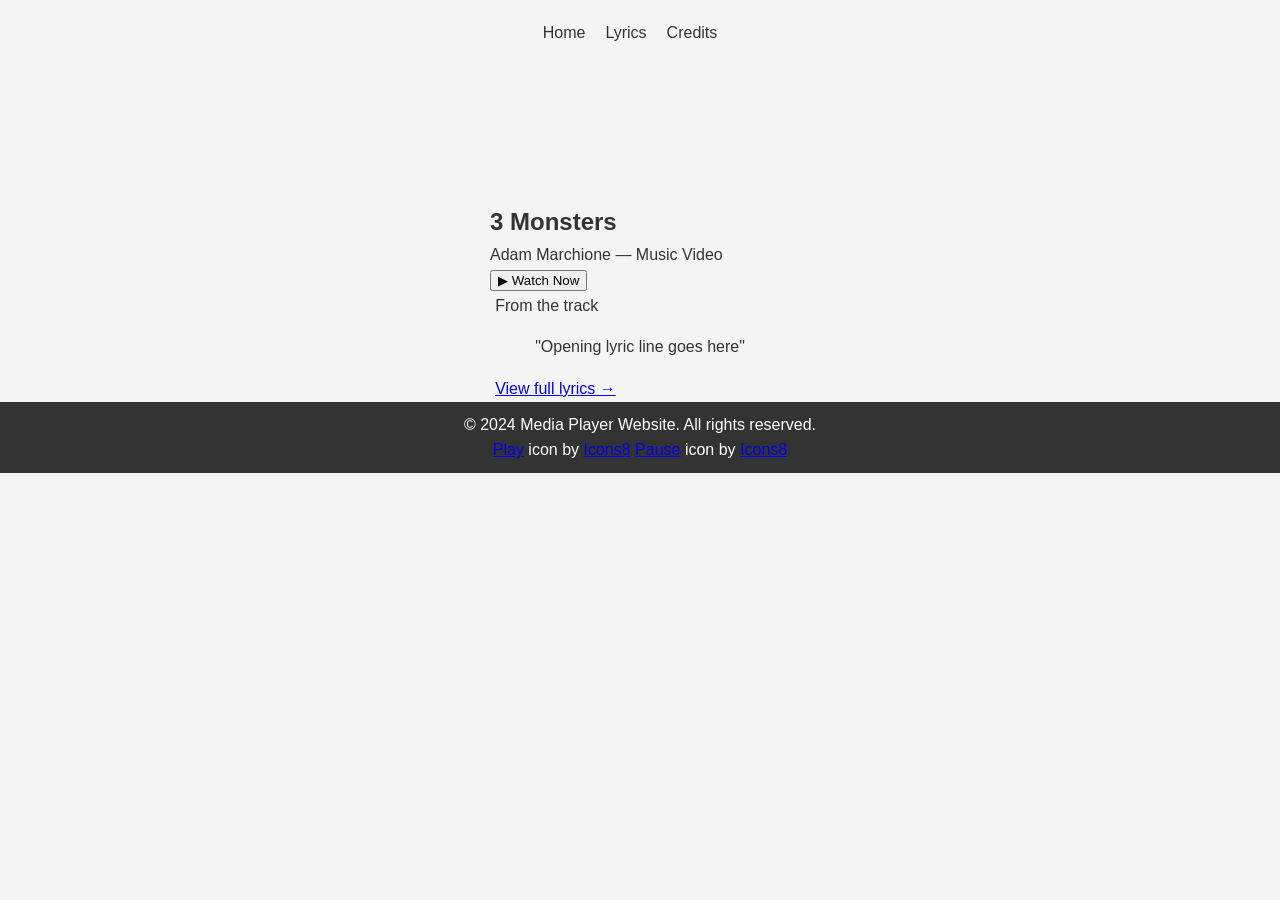
==== Assignment 2/a2.html @ c41255fa "edits" ====
<!DOCTYPE html>
<html lang="en"><head><meta http-equiv="Content-Type" content="text/html; charset=UTF-8">
    
    <meta name="viewport" content="width=device-width, initial-scale=1.0">
    <title>Document</title>
    <!-- add the font family of your choice -->
    <link rel="stylesheet" href="./a2_files/reset.css">
    <link rel="stylesheet" href="./a2_files/style.css">
    <script src="./a2_files/script.js" defer=""></script>
  </head>
  <body>

    <!-- Navigation Section -->
    <nav>
      <ul>
        <li><a href="./a2.html">Home</a></li>
        <li><a href="./lyrics.html">Lyrics</a></li>
        <li><a href="./credits.html">Credits</a></li>
        <!-- changed the links and categories to fit my theme (music video) -->
      </ul>
    </nav>

    <section class="hero">
      <video class="hero-bg" autoplay muted loop playsinline>
          <source src="./a2_files/your-video-placeholder.mp4" type="video/mp4">
      </video>

      <!-- home screen page, just a little landing page moment. the watch now button would bring users to the actual video -->
      <div class="hero-overlay">
        <div class="hero-text">
          <h1 class="hero-title">3 Monsters</h1>
              <p class="hero-subtitle">Adam Marchione — Music Video</p>
            <button class="hero-cta" onclick="document.querySelector('.media-player').scrollIntoView({behavior:'smooth'})">
            ▶ Watch Now
        </button>
        </div>
      </div>
    </section>

    <!-- Main Content Section -->

       <!-- lyric teaser! i want to show the viewers a little of the lyrics and then guiding them into a different tab for them to view the full lyrics. i think this really focuses on the interactivity part which i preferably like! -->
      <section class="lyrics-teaser">
        <p class="teaser-label">From the track</p>
          <blockquote class="teaser-lyric">
              "Opening lyric line goes here"
          </blockquote>
        <a href="lyrics.html" class="teaser-link">View full lyrics →</a>
      </section>
      
    </main>

    <!-- Footer Section -->
    <footer>
      <p>© 2024 Media Player Website. All rights reserved.</p>
      <a href="https://icons8.com/icon/59862/play">Play</a> icon by
      <a href="https://icons8.com/">Icons8</a>
      <a href="https://icons8.com/icon/61012/pause">Pause</a> icon by
      <a href="https://icons8.com/">Icons8</a>
    </footer>
  

</body></html>
---- Assignment 2/a2_files/style.css ----
:root {
  --primary-bg-color: #f4f4f4;
  --text-color: #333;
  --main-bg-color: #333;
  --main-text-color: #fff;
  --main-btn-bg-color: #938989;
}

body,
h1,
p,
ul {
  margin: 0;
  padding: 0;
}

body {
  font-family: "Arial", sans-serif;
  background-color: var(--primary-bg-color);
  color: var(--text-color);
  line-height: 1.6;
  display: flex;
  flex-direction: column;
  align-items: center;
  justify-content: space-between;
}

/* Add additional styles as needed */

/* Create a container for the main content */
.container {
  max-width: 1000px;
  width: 100%;
  padding: 10px;
}


/* Navigation styling */
nav {
  margin-top: 20px;
  text-align: center;
}

nav ul {
  list-style: none;
  display: flex;
  justify-content: center;
}

nav ul li {
  margin-right: 20px;
}

nav a {
  text-decoration: none;
  color: var(--text-color);
}

.watch-now {
  display: inline-flex;
  align-items: center;
  gap: 0.5rem;
  padding: 0.4rem 1rem;  
  font-size: 0.8rem;       
  background: #0077ff;      
  color: #fff;
  border: none;
  border-radius: 4px;
  font-weight: 600;
  cursor: pointer;
  transition: background 0.15s ease, transform 0.15s ease;
}

.watch-now:hover {
  background: #005fcc;       /* darker blue on hover for feedback */
  transform: translateY(-1px);
}


/* Footer styling */
footer {
  background-color: var(--main-bg-color);
  color: var(--main-text-color);
  text-align: center;
  padding: 10px 0;
  width: 100%;
}
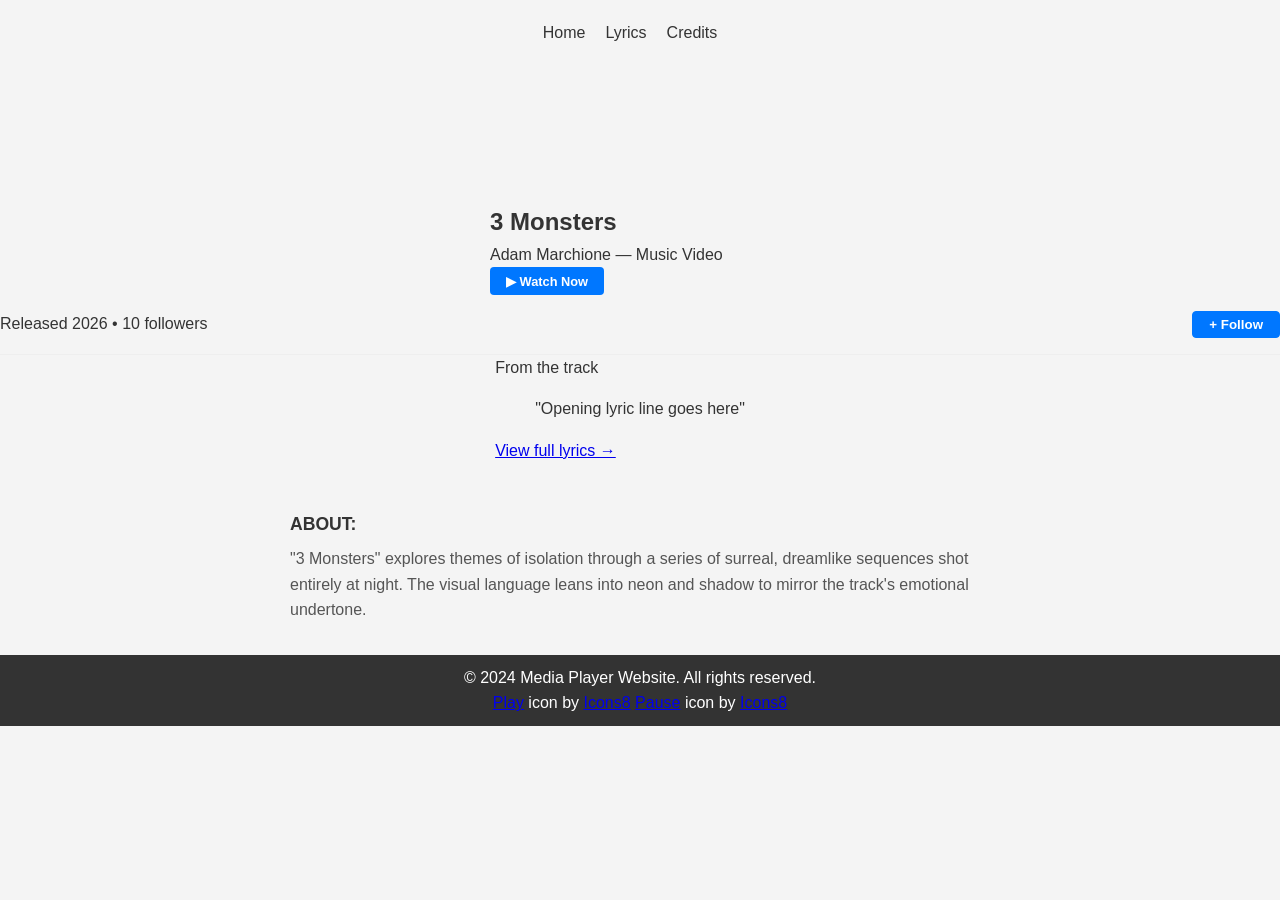
==== commit 549f9d60: "additional edits and trying to make everything look more cohesive" ====
--- a/Assignment 2/a2.html
+++ b/Assignment 2/a2.html
@@ -25,17 +25,26 @@
           <source src="./a2_files/your-video-placeholder.mp4" type="video/mp4">
       </video>
 
-      <!-- home screen page, just a little landing page moment. the watch now button would bring users to the actual video -->
-      <div class="hero-overlay">
-        <div class="hero-text">
-          <h1 class="hero-title">3 Monsters</h1>
-              <p class="hero-subtitle">Adam Marchione — Music Video</p>
-            <button class="hero-cta" onclick="document.querySelector('.media-player').scrollIntoView({behavior:'smooth'})">
+      <!-- first home screen page, just a little landing page moment. the watch now button would bring users to the actual video -->
+      <div class="main-page">
+        <div class="main-text">
+          <h1 class="title-song">3 Monsters</h1>
+              <p class="song-artist">Adam Marchione — Music Video</p>
+            <button class="watch-now" onclick="location.href='player.html'">
             ▶ Watch Now
-        </button>
+            </button>
         </div>
       </div>
     </section>
+
+      <section class="bar">
+        <div class="nfo">
+          <span class="stats">Released 2026</span>
+          <span class="divider">•</span>
+          <span class="followers">10 followers</span>
+       </div>
+        <button class="follow" onclick="toggleFollow()">+ Follow</button>
+      </section>
 
     <!-- Main Content Section -->
 
@@ -46,6 +55,16 @@
               "Opening lyric line goes here"
           </blockquote>
         <a href="lyrics.html" class="teaser-link">View full lyrics →</a>
+      </section>
+<!--about section, to give a little backstory and brief explanation of the video and where the idea was headed-->
+      
+      <section class="about-video">
+        <h2 class="about-heading">ABOUT:</h2>
+          <p class="about-text">
+            "3 Monsters" explores themes of isolation through a series of surreal, 
+            dreamlike sequences shot entirely at night. The visual language leans 
+            into neon and shadow to mirror the track's emotional undertone.
+          </p>
       </section>
       
     </main>
--- a/Assignment 2/a2_files/style.css
+++ b/Assignment 2/a2_files/style.css
@@ -35,7 +35,7 @@
 }
 
 
-/* Navigation styling */
+/* Top Navigation styling */
 nav {
   margin-top: 20px;
   text-align: center;
@@ -56,6 +56,7 @@
   color: var(--text-color);
 }
 
+/*editing the aesthetics of the watch now buttons and how users will interact with it. as users hover over it the colour will change with i personally like a lot*/
 .watch-now {
   display: inline-flex;
   align-items: center;
@@ -72,10 +73,70 @@
 }
 
 .watch-now:hover {
-  background: #005fcc;       /* darker blue on hover for feedback */
+  background: #005fcc;      
   transform: translateY(-1px);
 }
 
+.player-page {
+  padding-top: 6rem;
+}
+
+/* adding more details to make it look like a real music website*/
+.bar {
+  display: flex;
+  justify-content: space-between;
+  align-items: center;
+  padding: 1rem 2rem;
+  border-bottom: 1px solid #eee;
+  width: 100%;
+}
+
+.info {
+  display: flex;
+  gap: 0.6rem;
+  color: #666;
+  font-size: 0.9rem;
+}
+
+.follow {
+  padding: 0.3rem 1rem;
+  background: #fff;
+  border: 0.5px solid #0077ff;
+  color: #0077ff;
+  border-radius: 4px;
+  font-weight: 600;
+  cursor: pointer;
+  transition: background 0.15s ease, color 0.15s ease;
+}
+
+.follow:hover {
+  background: #0077ff;
+  color: #fff;
+}
+
+.follow {
+  background: #0077ff;
+  color: #fff;
+}
+
+/* about the video, styling and fixing the layout of it*/
+.about-video {
+  padding: 2rem;
+  max-width: 700px;
+  margin: 0 auto;      
+  text-align: left;    
+}
+
+.about-heading {
+  font-size: 1.1rem;
+  font-weight: 700;    /* bold */
+  margin-bottom: 0.5rem;
+}
+
+.about-text {
+  color: #555;
+  line-height: 1.6;
+}
 
 /* Footer styling */
 footer {
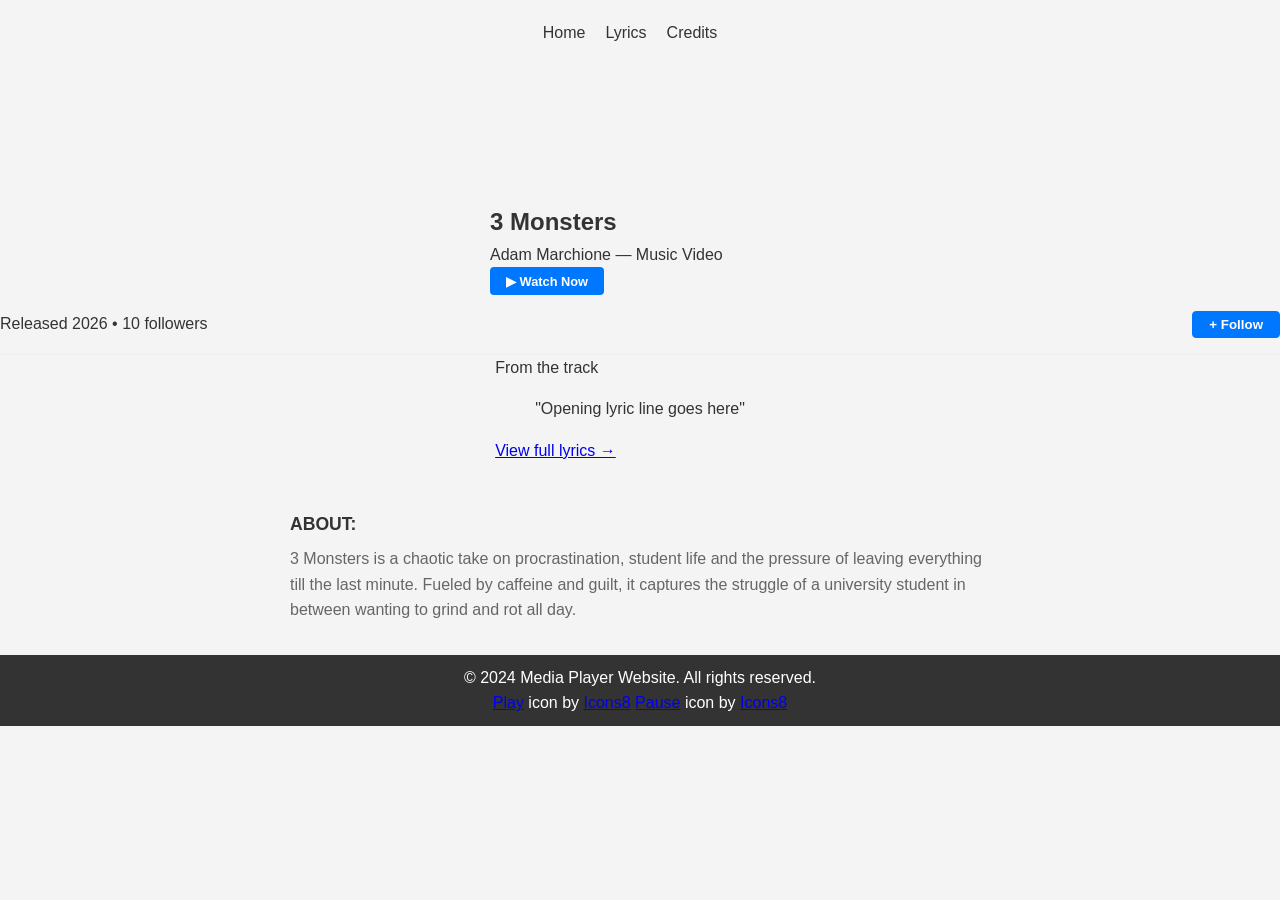
==== commit 7010a240: "lyrics editing" ====
--- a/Assignment 2/a2.html
+++ b/Assignment 2/a2.html
@@ -61,9 +61,9 @@
       <section class="about-video">
         <h2 class="about-heading">ABOUT:</h2>
           <p class="about-text">
-            "3 Monsters" explores themes of isolation through a series of surreal, 
-            dreamlike sequences shot entirely at night. The visual language leans 
-            into neon and shadow to mirror the track's emotional undertone.
+            3 Monsters is a chaotic take on procrastination, student life and the pressure of 
+            leaving everything till the last minute. Fueled by caffeine and guilt, it captures the struggle of a university
+            student in between wanting to grind and rot all day. 
           </p>
       </section>
       
--- a/Assignment 2/a2_files/style.css
+++ b/Assignment 2/a2_files/style.css
@@ -129,13 +129,156 @@
 
 .about-heading {
   font-size: 1.1rem;
-  font-weight: 700;    /* bold */
+  font-weight: 700;
   margin-bottom: 0.5rem;
 }
 
 .about-text {
-  color: #555;
+  color: #666;
   line-height: 1.6;
+}
+
+/* editing the media player page to make it seem like a real media player. i want something easy to navigate and read*/
+.watch-body {
+  max-width: 800px;
+  margin: 2rem auto;
+  padding: 0 2rem;
+  font-family: "Arial", sans-serif;
+}
+
+.watch-info {
+  margin-bottom: 2rem;
+}
+
+.lyrics-panel {
+  background: #fafafa;
+  border-radius: 8px;
+  padding: 1.2rem;
+  max-height: 400px;
+  overflow-y: auto;
+  margin-bottom: 2rem;
+}
+
+.lyrics-header {
+  display: flex;
+  justify-content: space-between;
+  align-items: center;
+  margin-bottom: 0.8rem;
+}
+
+.lyrics-header h2 {
+  font-size: 1.1rem;
+}
+
+#lyrics-toggle {
+  background: none;
+  border: 1px solid #ccc;
+  border-radius: 4px;
+  padding: 0.3rem 0.7rem;
+  font-size: 0.8rem;
+  cursor: pointer;
+}
+
+.lyrics-list {
+  display: flex;
+  flex-direction: column;
+  gap: 0.6rem;
+}
+
+.lyric-line {
+  color: #999;
+  cursor: pointer;
+  transition: color 0.2s ease, transform 0.2s ease;
+  padding: 0.2rem 0;
+}
+
+.lyric-line:hover {
+  color: #444;
+}
+
+/* the currently playing line — bold + dark + slightly scaled up */
+.lyric-line.active {
+  color: #111;
+  font-weight: 700;
+  transform: scale(1.03);
+}
+
+/* stack vertically on smaller screens */
+@media (max-width: 750px) {
+  .watch-body {
+    padding: 0 1rem;
+  }
+}
+
+/* comment section*/
+.comments-section {
+  max-width: 800px;
+  margin: 2rem auto;
+  padding: 0;
+}
+
+.comments-heading {
+  font-size: 1.2rem;
+  margin-bottom: 1rem;
+}
+
+.comment-input-row {
+  display: flex;
+  gap: 0.6rem;
+  margin-bottom: 1.2rem;
+}
+
+.comment-input-row input {
+  flex: 1;
+  padding: 0.6rem 0.8rem;
+  border: 1px solid #ccc;
+  border-radius: 4px;
+  font-size: 0.95rem;
+}
+
+.comment-input-row button {
+  padding: 0.5rem 1.2rem;
+  background: #0077ff;
+  color: #fff;
+  border: none;
+  border-radius: 4px;
+  cursor: pointer;
+  font-weight: 600;
+  transition: background 0.15s ease;
+}
+
+.comment-input-row button:hover {
+  background: #005fcc;
+}
+
+.comments-list {
+  max-height: 320px;
+  overflow-y: auto;
+  display: flex;
+  flex-direction: column;
+  gap: 1rem;
+  padding-right: 0.5rem;
+}
+
+.comment {
+  border-bottom: 1px solid #eee;
+  padding-bottom: 0.8rem;
+}
+
+.comment-name {
+  font-weight: 600;
+  margin-right: 0.5rem;
+}
+
+.comment-time {
+  color: #999;
+  font-size: 0.8rem;
+}
+
+.comment-text {
+  margin-top: 0.3rem;
+  color: #333;
+  line-height: 1.4;
 }
 
 /* Footer styling */
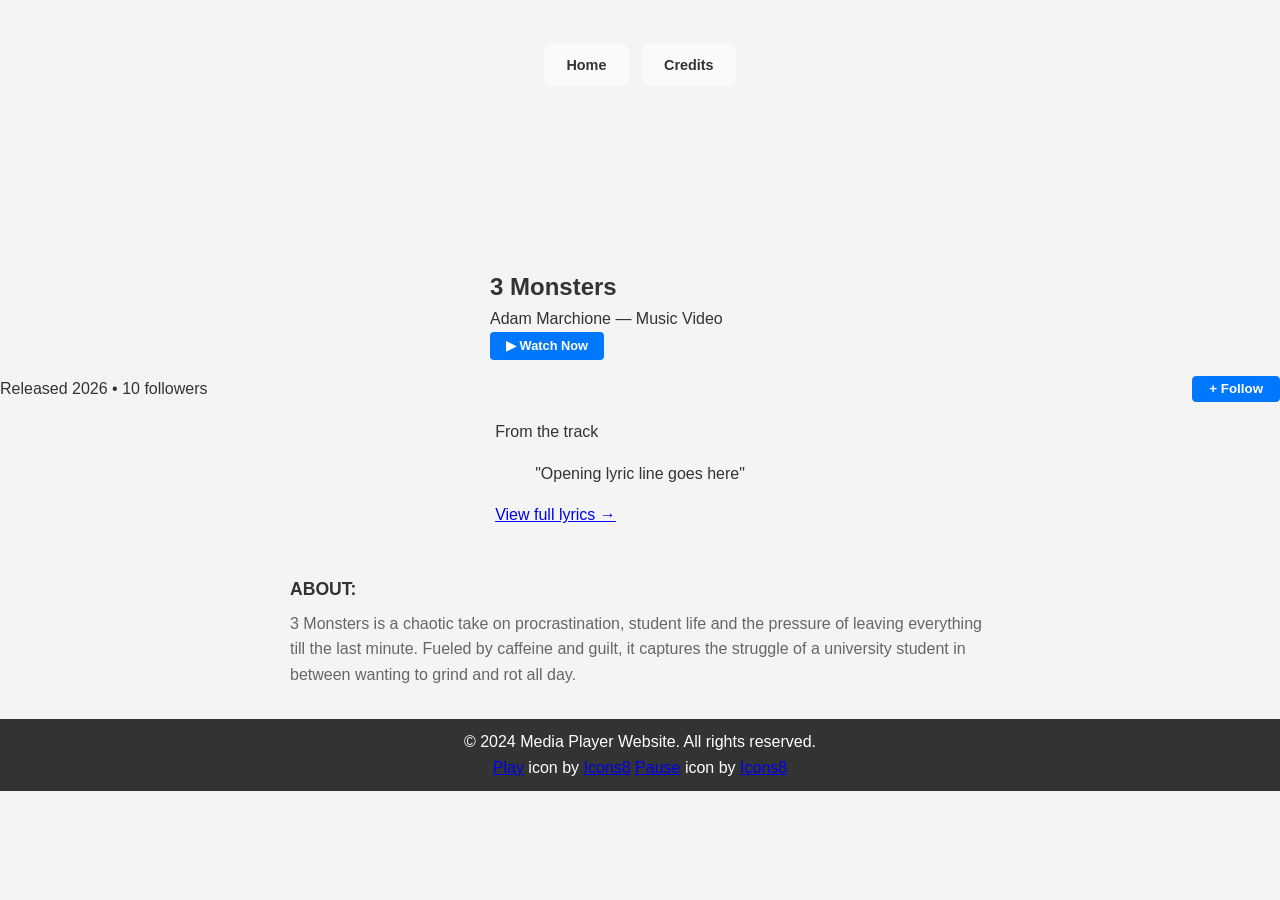
==== commit e584ae61: "credits section" ====
--- a/Assignment 2/a2.html
+++ b/Assignment 2/a2.html
@@ -14,7 +14,6 @@
     <nav>
       <ul>
         <li><a href="./a2.html">Home</a></li>
-        <li><a href="./lyrics.html">Lyrics</a></li>
         <li><a href="./credits.html">Credits</a></li>
         <!-- changed the links and categories to fit my theme (music video) -->
       </ul>
--- a/Assignment 2/a2_files/style.css
+++ b/Assignment 2/a2_files/style.css
@@ -36,6 +36,7 @@
 
 
 /* Top Navigation styling */
+/* i edited the style of the top navigation sections (home and credits) because i want it to match the vibe of the entire website more*/
 nav {
   margin-top: 20px;
   text-align: center;
@@ -45,15 +46,26 @@
   list-style: none;
   display: flex;
   justify-content: center;
-}
-
-nav ul li {
-  margin-right: 20px;
-}
-
-nav a {
+  gap: 0.8rem;
+  margin: 0;
+  padding: 1.5rem 0;
+}
+
+nav ul li a {
+  display: inline-block;
+  padding: 0.6rem 1.4rem;
+  background: #fafafa;
+  border-radius: 8px;
+  color: #333;
   text-decoration: none;
-  color: var(--text-color);
+  font-weight: 600;
+  font-size: 0.9rem;
+  transition: background 0.15s ease, transform 0.15s ease;
+}
+
+nav ul li a:hover {
+  background: #eee;
+  transform: translateY(-1px);
 }
 
 /*editing the aesthetics of the watch now buttons and how users will interact with it. as users hover over it the colour will change with i personally like a lot*/
@@ -140,23 +152,37 @@
 
 /* editing the media player page to make it seem like a real media player. i want something easy to navigate and read*/
 .watch-body {
-  max-width: 800px;
+  max-width: 1100px;
   margin: 2rem auto;
   padding: 0 2rem;
   font-family: "Arial", sans-serif;
 }
 
+.top-row {
+  display: flex;
+  gap: 2rem;
+  align-items: flex-start;
+  margin-bottom: 2.5rem;
+}
+
+.watch-main {
+  flex: 2;
+  min-width: 0; 
+}
+
 .watch-info {
-  margin-bottom: 2rem;
+  flex: 2;
+  min-width: 0;
 }
 
 .lyrics-panel {
+  flex: 1;
+  max-width: 340px;
   background: #fafafa;
   border-radius: 8px;
   padding: 1.2rem;
-  max-height: 400px;
+  max-height: 500px;
   overflow-y: auto;
-  margin-bottom: 2rem;
 }
 
 .lyrics-header {
@@ -165,6 +191,7 @@
   align-items: center;
   margin-bottom: 0.8rem;
 }
+
 
 .lyrics-header h2 {
   font-size: 1.1rem;
@@ -204,16 +231,17 @@
 }
 
 /* stack vertically on smaller screens */
-@media (max-width: 750px) {
-  .watch-body {
-    padding: 0 1rem;
+@media (max-width: 800px) {
+  .top-row {
+    flex-direction: column;
+  }
+  .lyrics-panel {
+    max-width: 100%;
   }
 }
 
 /* comment section*/
 .comments-section {
-  max-width: 800px;
-  margin: 2rem auto;
   padding: 0;
 }
 
@@ -279,6 +307,115 @@
   margin-top: 0.3rem;
   color: #333;
   line-height: 1.4;
+}
+
+/* back home edts*/
+.back-home {
+  text-align: center;
+  padding: 3rem 0 2rem;
+  border-top: 0.5px solid #eee;
+  margin-top: 2rem;
+}
+
+.back-home-text {
+  color: #000000;
+  font-size: 1rem;
+  margin-bottom: 0.8rem;
+}
+
+.back-home-btn {
+  padding: 0.6rem 1.4rem;
+  background: #aaaaaa;
+  border: 1px solid #ccc;
+  border-radius: 4px;
+  cursor: pointer;
+  font-weight: 600;
+  transition: background 0.15s ease, transform 0.15s ease;
+}
+.back-home-btn:hover {
+  background: #494949;
+  transform: translateY(-1px);
+}
+
+/* credits, i wanted something classy but also easy to read like how ive been designing this entire website*/
+
+.credits-page {
+  max-width: 800px;
+  margin: 0 auto;
+  padding: 2rem 2rem 3rem;
+}
+
+.credits-hero {
+  text-align: center;
+  margin-bottom: 2.5rem;
+}
+
+.credits-hero h1 {
+  font-size: 2rem;
+  font-weight: 700;
+  margin: 0 0 0.4rem;
+}
+
+.credits-subtitle {
+  color: #888;
+  font-size: 1rem;
+}
+
+.credits-grid {
+  display: grid;
+  grid-template-columns: repeat(2, 1fr);
+  gap: 1rem;
+  margin-bottom: 3rem;
+}
+
+.credit-card {
+  background: #fafafa;
+  border-radius: 8px;
+  padding: 1.2rem 1.4rem;
+}
+
+.credit-role {
+  font-size: 0.8rem;
+  text-transform: uppercase;
+  letter-spacing: 0.5px;
+  color: #999;
+  margin-bottom: 0.3rem;
+}
+
+.credit-name {
+  font-size: 1.1rem;
+  font-weight: 600;
+  color: #111;
+}
+
+/* credits image bts*/
+.image-placeholder {
+  width: 100%;
+  max-width: 700px;
+  height: 280px;
+  margin: 0 auto 2.5rem;
+  background: #f5f5f5;
+  border: 2px dashed #ddd;
+  border-radius: 8px;
+  display: flex;
+  align-items: center;
+  justify-content: center;
+}
+
+.placeholder-text {
+  color: #aaa;
+  font-size: 0.9rem;
+  font-style: italic;
+}
+
+/*
+.credits-image {
+  width: 100%;
+  max-width: 700px;
+  display: block;
+  margin: 0 auto 2.5rem;
+  border-radius: 8px;
+  object-fit: cover;
 }
 
 /* Footer styling */
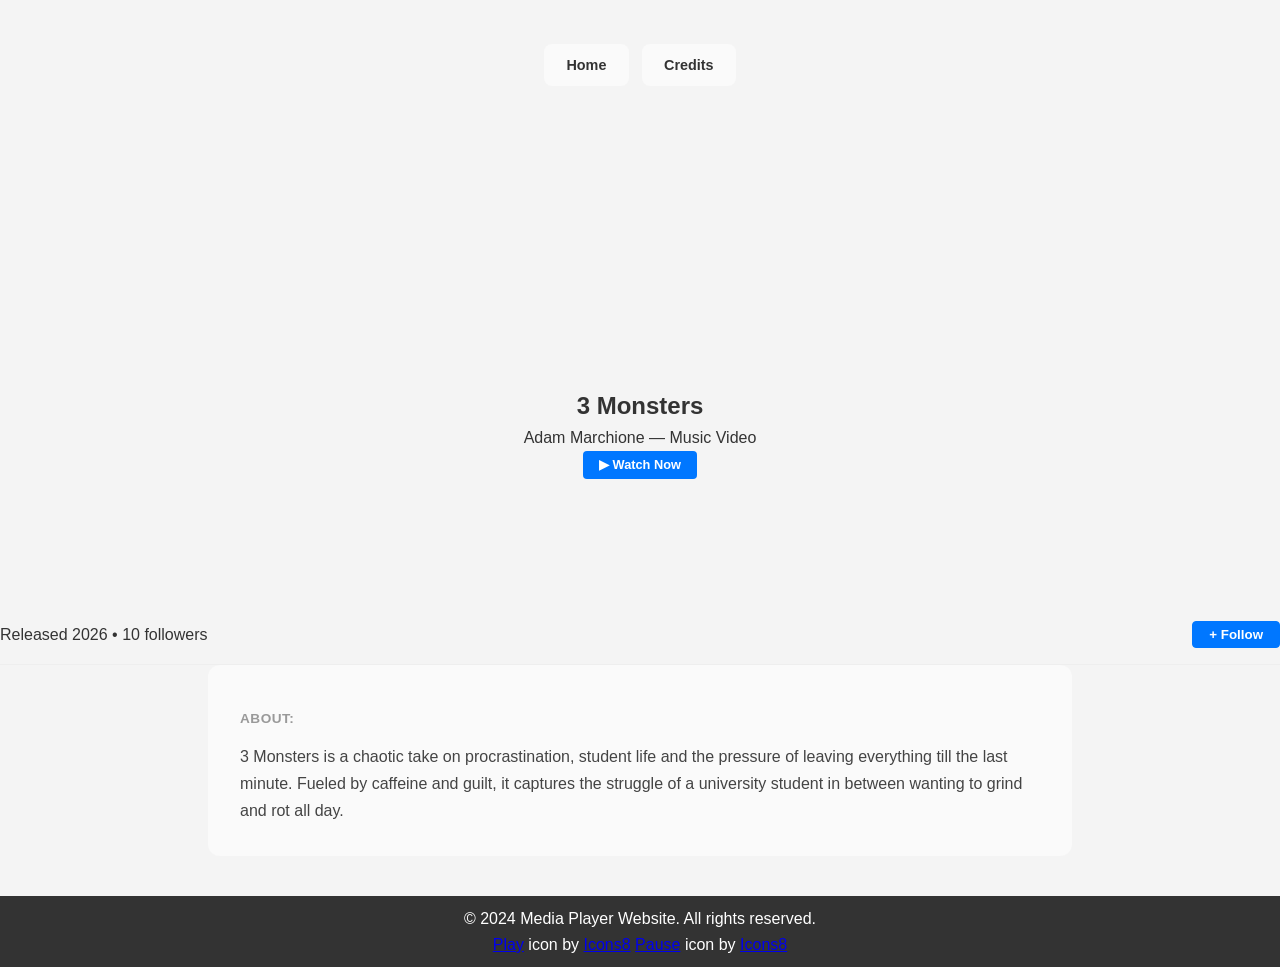
==== commit 14033ab6: "styling" ====
--- a/Assignment 2/a2.html
+++ b/Assignment 2/a2.html
@@ -46,15 +46,6 @@
       </section>
 
     <!-- Main Content Section -->
-
-       <!-- lyric teaser! i want to show the viewers a little of the lyrics and then guiding them into a different tab for them to view the full lyrics. i think this really focuses on the interactivity part which i preferably like! -->
-      <section class="lyrics-teaser">
-        <p class="teaser-label">From the track</p>
-          <blockquote class="teaser-lyric">
-              "Opening lyric line goes here"
-          </blockquote>
-        <a href="lyrics.html" class="teaser-link">View full lyrics →</a>
-      </section>
 <!--about section, to give a little backstory and brief explanation of the video and where the idea was headed-->
       
       <section class="about-video">
--- a/Assignment 2/a2_files/style.css
+++ b/Assignment 2/a2_files/style.css
@@ -94,6 +94,55 @@
 }
 
 /* adding more details to make it look like a real music website*/
+/* for the thumbnail and formatting, i want viewers to get a glimpse or a teaser before pressing watch now*/
+.hero {
+  width: 100%;
+  max-width: none;      
+  margin: 0;             
+  height: 55vh;          
+  min-height: 320px;
+  padding: 0;
+  background: #f0f0f0;   
+  border-radius: 0;      
+  display: flex;
+  flex-direction: column;
+  align-items: center;
+  justify-content: center;
+  text-align: center;
+}
+.hero {
+  background: url('./a2_files/thumbnail.jpg') center/cover no-repeat;
+}
+.hero-title {
+  font-size: 2.2rem;
+  font-weight: 700;
+  margin: 0 0 0.4rem;
+  color: #111;
+}
+
+.hero-subtitle {
+  color: #888;
+  font-size: 1rem;
+  margin: 0 0 1.5rem;
+}
+
+.hero-cta {
+  padding: 0.75rem 1.8rem;
+  font-size: 1rem;
+  background: #0077ff;
+  color: #fff;
+  border: none;
+  border-radius: 8px;
+  font-weight: 600;
+  cursor: pointer;
+  transition: background 0.15s ease, transform 0.15s ease;
+}
+
+.hero-cta:hover {
+  background: #005fcc;
+  transform: translateY(-1px);
+}
+
 .bar {
   display: flex;
   justify-content: space-between;
@@ -130,24 +179,26 @@
   background: #0077ff;
   color: #fff;
 }
-
 /* about the video, styling and fixing the layout of it*/
 .about-video {
+  max-width: 800px;
+  margin: 0 auto 2.5rem;
   padding: 2rem;
-  max-width: 700px;
-  margin: 0 auto;      
-  text-align: left;    
+  background: #fafafa;
+  border-radius: 12px;
 }
 
 .about-heading {
-  font-size: 1.1rem;
-  font-weight: 700;
-  margin-bottom: 0.5rem;
+  font-size: 0.85rem;
+  text-transform: uppercase;
+  letter-spacing: 0.5px;
+  color: #999;
+  margin-bottom: 0.8rem;
 }
 
 .about-text {
-  color: #666;
-  line-height: 1.6;
+  color: #444;
+  line-height: 1.7;
 }
 
 /* editing the media player page to make it seem like a real media player. i want something easy to navigate and read*/
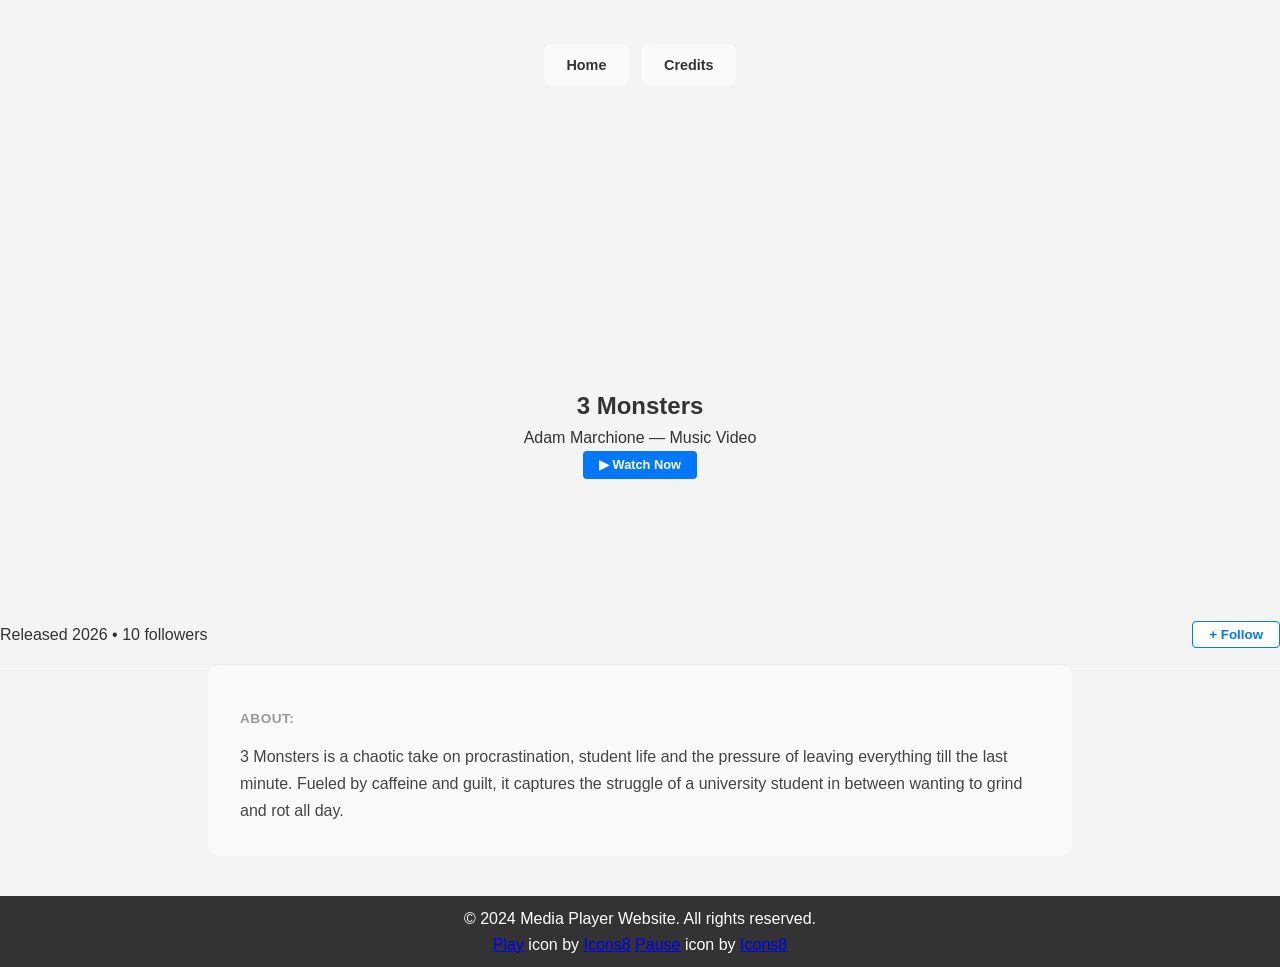
==== commit 429192c7: "editing" ====
--- a/Assignment 2/a2.html
+++ b/Assignment 2/a2.html
@@ -2,7 +2,7 @@
 <html lang="en"><head><meta http-equiv="Content-Type" content="text/html; charset=UTF-8">
     
     <meta name="viewport" content="width=device-width, initial-scale=1.0">
-    <title>Document</title>
+    <title>3 Mons</title>
     <!-- add the font family of your choice -->
     <link rel="stylesheet" href="./a2_files/reset.css">
     <link rel="stylesheet" href="./a2_files/style.css">
@@ -66,6 +66,7 @@
       <a href="https://icons8.com/">Icons8</a>
       <a href="https://icons8.com/icon/61012/pause">Pause</a> icon by
       <a href="https://icons8.com/">Icons8</a>
+      
     </footer>
   
 
--- a/Assignment 2/a2_files/style.css
+++ b/Assignment 2/a2_files/style.css
@@ -92,7 +92,21 @@
 .player-page {
   padding-top: 6rem;
 }
-
+/* video */
+.media-player {
+  width: 100%;
+  margin: 0 0 1.5rem;
+  position: relative;
+}
+
+.media-player video {
+  width: 100%;
+  display: block;
+  border-radius: 0;      
+  background: #000;
+  aspect-ratio: 16 / 9;  
+  object-fit: cover;
+}
 /* adding more details to make it look like a real music website*/
 /* for the thumbnail and formatting, i want viewers to get a glimpse or a teaser before pressing watch now*/
 .hero {
@@ -171,14 +185,10 @@
 }
 
 .follow:hover {
-  background: #0077ff;
+  background: #004faa;
   color: #fff;
 }
 
-.follow {
-  background: #0077ff;
-  color: #fff;
-}
 /* about the video, styling and fixing the layout of it*/
 .about-video {
   max-width: 800px;
@@ -215,7 +225,12 @@
   align-items: flex-start;
   margin-bottom: 2.5rem;
 }
-
+.watch-title {
+  font-size: 2.2rem;
+  font-weight: 700;
+  margin: 0 0 0.3rem;
+  color: #111;
+}
 .watch-main {
   flex: 2;
   min-width: 0; 
@@ -225,7 +240,25 @@
   flex: 2;
   min-width: 0;
 }
-
+.uploader-row {
+  display: flex;
+  align-items: center;
+  gap: 0.8rem;
+  margin: 1rem 0;
+}
+
+.avatar {
+  width: 40px;
+  height: 40px;
+  border-radius: 50%;
+  object-fit: cover;
+  background: #ddd; 
+}
+
+.uploader-name {
+  font-weight: 600;
+  flex-grow: 1; 
+}
 .lyrics-panel {
   flex: 1;
   max-width: 340px;
@@ -274,7 +307,6 @@
   color: #444;
 }
 
-/* the currently playing line — bold + dark + slightly scaled up */
 .lyric-line.active {
   color: #111;
   font-weight: 700;
@@ -282,7 +314,7 @@
 }
 
 /* stack vertically on smaller screens */
-@media (max-width: 800px) {
+@media (max-width: 1000px) {
   .top-row {
     flex-direction: column;
   }
@@ -439,34 +471,79 @@
   color: #111;
 }
 
-/* credits image bts*/
-.image-placeholder {
+/* controls for the video*/
+.custom-controls button img {
+  display: block;
+}
+
+.custom-controls {
+  position: absolute;
+  bottom: 0;
+  left: 0;
+  width: 100%;
+  display: flex;
+  align-items: center;
+  gap: 0.8rem;
+  padding: 0.8rem 1.2rem;
+  background: linear-gradient(to top, rgba(0,0,0,0.75), transparent);
+  margin-top: 0;
+}
+
+.custom-controls button img {
+  filter: invert(1);
+}
+
+.time-display {
+  color: #fff; 
+}
+
+.custom-controls button {
+  background: none;
+  border: none;
+  cursor: pointer;
+  padding: 4px;
+  font-size: 1.1rem;
+  line-height: 1;
+  transition: transform 0.15s ease;
+}
+.custom-controls button:hover {
+  transform: scale(1.15);
+}
+
+.progress-bar {
+  flex: 1;
+  height: 8px;
+  background: #ddd;
+  border-radius: 4px;
+  cursor: pointer;
+  overflow: hidden;
+}
+
+#progress-bar-fill {
+  display: block;
+  height: 100%;
+  width: 0;
+  background: #0077ff;
+  transition: width 0.1s linear;
+}
+.time-display {
+  font-size: 0.85rem;
+  color: #666;
+  white-space: nowrap;
+}
+
+#volume-slider {
+  width: 80px;
+}
+/* credits image*/
+.credits-image {
   width: 100%;
   max-width: 700px;
-  height: 280px;
-  margin: 0 auto 2.5rem;
-  background: #f5f5f5;
-  border: 2px dashed #ddd;
-  border-radius: 8px;
-  display: flex;
-  align-items: center;
-  justify-content: center;
-}
-
-.placeholder-text {
-  color: #aaa;
-  font-size: 0.9rem;
-  font-style: italic;
-}
-
-/*
-.credits-image {
-  width: 100%;
-  max-width: 700px;
+  height: 500px;
+  object-fit: cover;
   display: block;
   margin: 0 auto 2.5rem;
   border-radius: 8px;
-  object-fit: cover;
 }
 
 /* Footer styling */
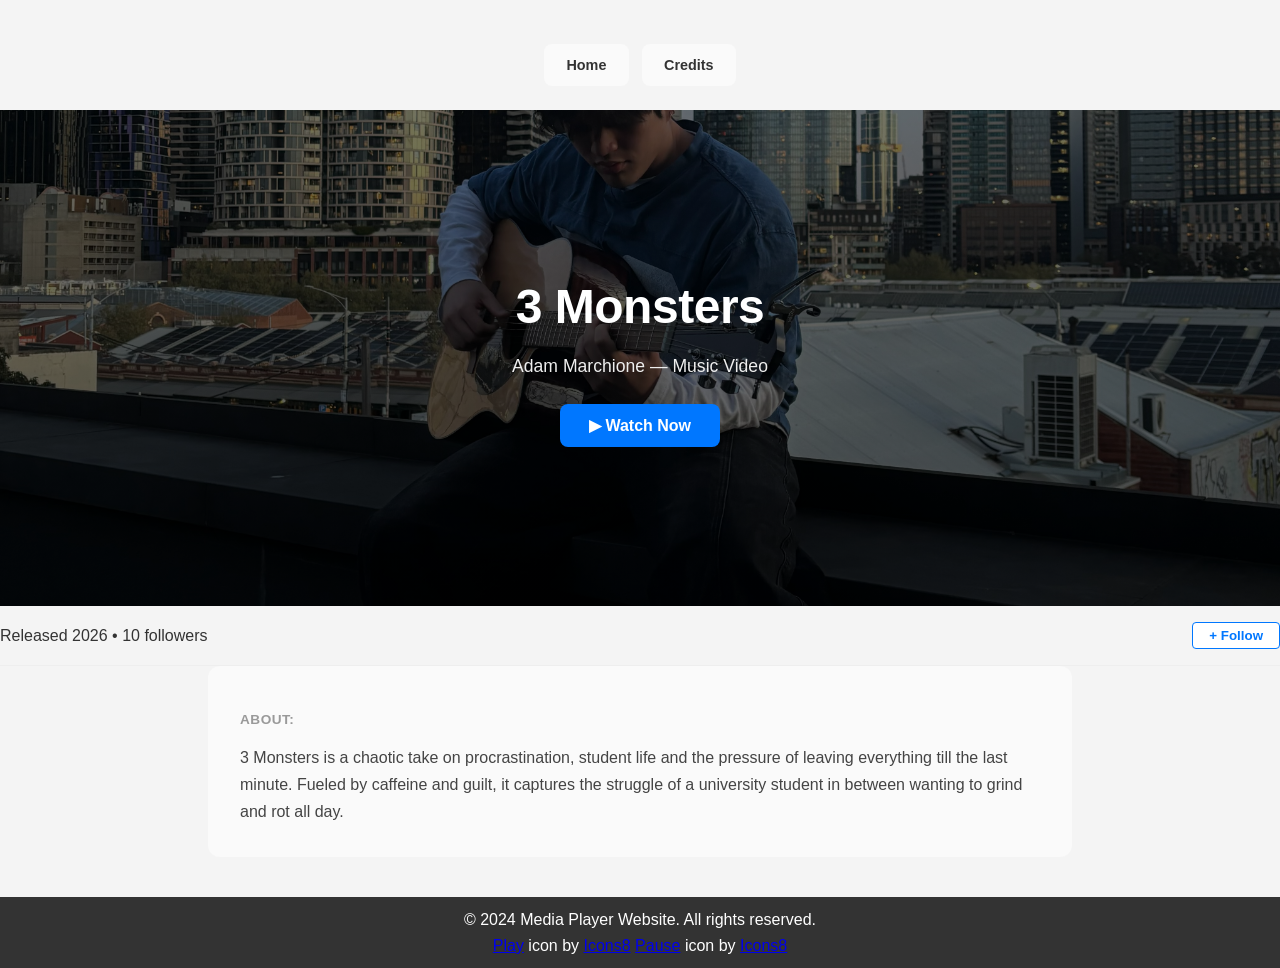
==== commit d1ae86c8: "edits" ====
--- a/Assignment 2/a2.html
+++ b/Assignment 2/a2.html
@@ -18,24 +18,16 @@
         <!-- changed the links and categories to fit my theme (music video) -->
       </ul>
     </nav>
-
-    <section class="hero">
-      <video class="hero-bg" autoplay muted loop playsinline>
-          <source src="./a2_files/your-video-placeholder.mp4" type="video/mp4">
-      </video>
-
+      <section class="hero">
+        <div class="hero-text">
+          <h1 class="hero-title">3 Monsters</h1>
+            <p class="hero-subtitle">Adam Marchione — Music Video</p>
+        <button class="hero-cta" onclick="location.href='player.html'">
+        ▶ Watch Now
+      </button>
+      </div>
+      </section>
       <!-- first home screen page, just a little landing page moment. the watch now button would bring users to the actual video -->
-      <div class="main-page">
-        <div class="main-text">
-          <h1 class="title-song">3 Monsters</h1>
-              <p class="song-artist">Adam Marchione — Music Video</p>
-            <button class="watch-now" onclick="location.href='player.html'">
-            ▶ Watch Now
-            </button>
-        </div>
-      </div>
-    </section>
-
       <section class="bar">
         <div class="nfo">
           <span class="stats">Released 2026</span>
--- a/Assignment 2/a2_files/style.css
+++ b/Assignment 2/a2_files/style.css
@@ -15,7 +15,7 @@
 }
 
 body {
-  font-family: "Arial", sans-serif;
+  font-family: "Montserrat", sans-serif;
   background-color: var(--primary-bg-color);
   color: var(--text-color);
   line-height: 1.6;
@@ -110,33 +110,33 @@
 /* adding more details to make it look like a real music website*/
 /* for the thumbnail and formatting, i want viewers to get a glimpse or a teaser before pressing watch now*/
 .hero {
-  width: 100%;
-  max-width: none;      
-  margin: 0;             
-  height: 55vh;          
-  min-height: 320px;
-  padding: 0;
-  background: #f0f0f0;   
-  border-radius: 0;      
+  position: relative;
+  width: 100%;
+  min-height: 400px;
+  padding: 3rem 2rem;
+  border-radius: 12px;
   display: flex;
   flex-direction: column;
   align-items: center;
   justify-content: center;
   text-align: center;
-}
-.hero {
-  background: url('./a2_files/thumbnail.jpg') center/cover no-repeat;
+  overflow: hidden;
+
+  background:
+    linear-gradient(rgba(0,0,0,0.55), rgba(0,0,0,0.65)),
+    url('./front.png') center/cover no-repeat;
 }
 .hero-title {
-  font-size: 2.2rem;
-  font-weight: 700;
+  font-size: 3rem;
+  font-weight: 800;
+  color: #fff;
   margin: 0 0 0.4rem;
-  color: #111;
+  letter-spacing: -0.01em;
 }
 
 .hero-subtitle {
-  color: #888;
-  font-size: 1rem;
+  color: #eee;     
+  font-size: 1.1rem;
   margin: 0 0 1.5rem;
 }
 
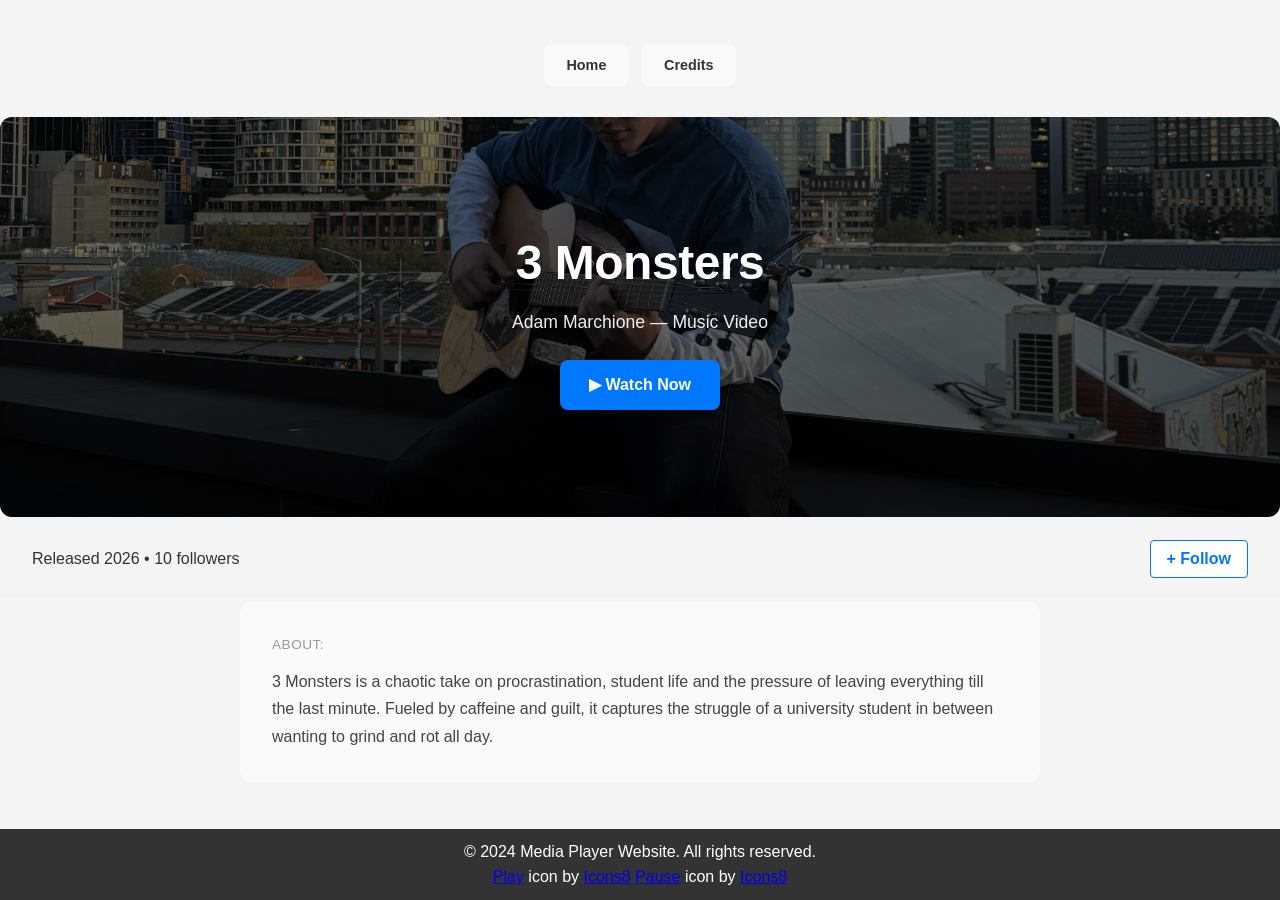
==== commit 0113b81f: "edit" ====
--- a/Assignment 2/a2.html
+++ b/Assignment 2/a2.html
@@ -27,6 +27,7 @@
       </button>
       </div>
       </section>
+      
       <!-- first home screen page, just a little landing page moment. the watch now button would bring users to the actual video -->
       <section class="bar">
         <div class="nfo">
--- a/Assignment 2/a2_files/style.css
+++ b/Assignment 2/a2_files/style.css
@@ -109,6 +109,7 @@
 }
 /* adding more details to make it look like a real music website*/
 /* for the thumbnail and formatting, i want viewers to get a glimpse or a teaser before pressing watch now*/
+
 .hero {
   position: relative;
   width: 100%;
@@ -216,7 +217,7 @@
   max-width: 1100px;
   margin: 2rem auto;
   padding: 0 2rem;
-  font-family: "Arial", sans-serif;
+  font-family: "Montserrat", sans-serif;
 }
 
 .top-row {
@@ -545,7 +546,64 @@
   margin: 0 auto 2.5rem;
   border-radius: 8px;
 }
-
+/* attributions from everything that i sourced externally*/
+.attribution-card {
+  background: #fafafa;
+  border-radius: 12px;
+  padding: 1.6rem 1.8rem;
+}
+
+.attribution-label {
+  font-size: 0.75rem;
+  text-transform: uppercase;
+  letter-spacing: 0.5px;
+  color: #999;
+  margin: 0 0 0.6rem;
+}
+
+.attribution-tags {
+  display: flex;
+  flex-wrap: wrap;
+  gap: 0.5rem;
+  margin-bottom: 0.6rem;
+}
+
+.attribution-tag {
+  font-size: 0.8rem;
+  color: #555;
+  background: #eee;
+  border-radius: 100px;
+  padding: 0.35rem 0.8rem;
+}
+
+.attribution-tag a {
+  color: #0077ff;
+  text-decoration: none;
+}
+
+.attribution-tag a:hover {
+  text-decoration: underline;
+}
+
+.attribution-note {
+  font-size: 0.85rem;
+  color: #666;
+  margin: 0;
+}
+
+.attribution-note a {
+  color: #0077ff;
+  text-decoration: none;
+}
+
+.attribution-note a:hover {
+  text-decoration: underline;
+}
+
+.attribution-divider {
+  border-top: 1px solid #e5e5e5;
+  margin: 1.1rem 0;
+}
 /* Footer styling */
 footer {
   background-color: var(--main-bg-color);
